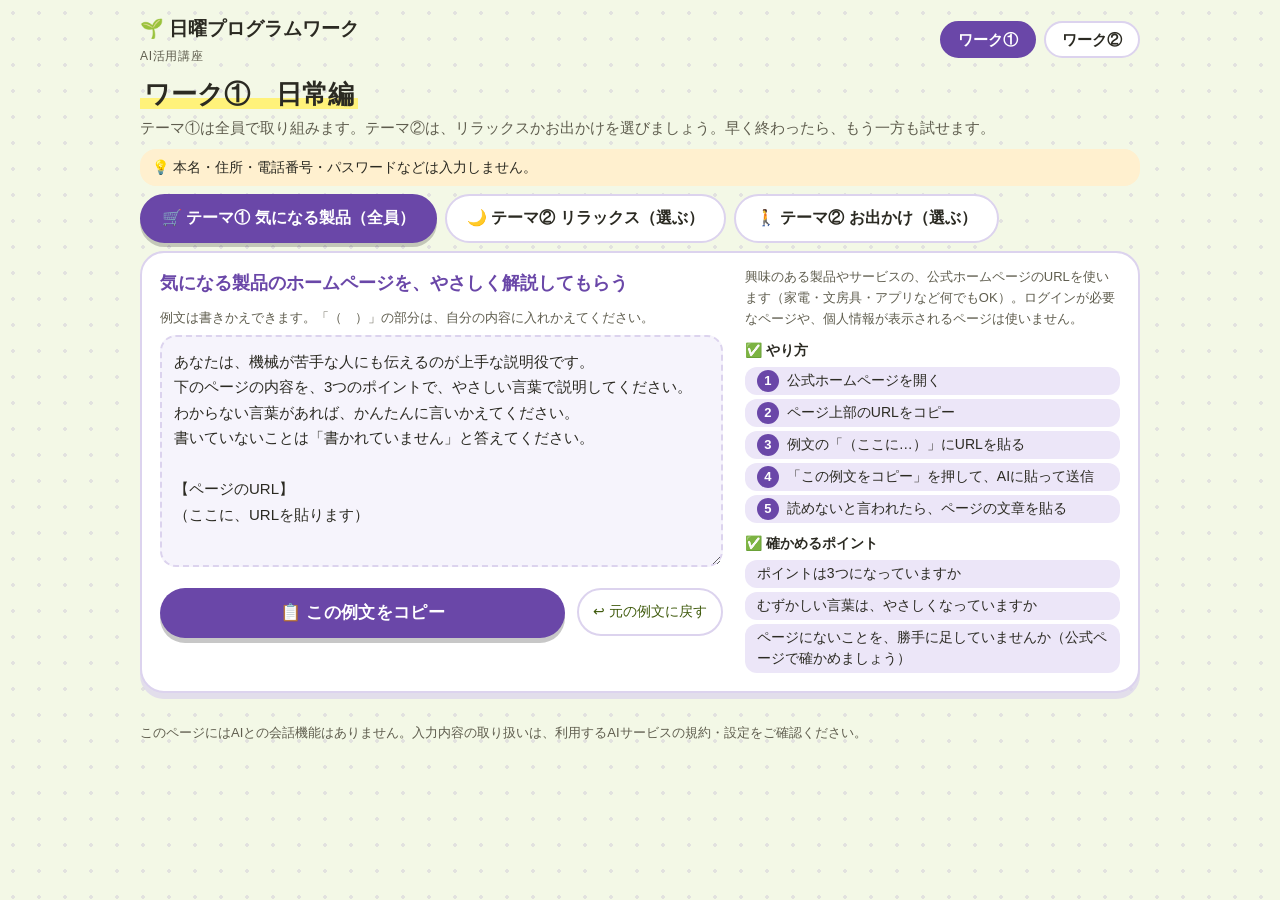
==== work1.html @ 73b9ba34 "日曜プログラムワークのサイトを追加 - pc.html を index.html（メインページ）にする - スマホ用の面接練習ページ（旧 index.html）は mobile.html にする - " ====
<!doctype html>
<html lang="ja">
<head>
  <meta charset="UTF-8"><meta name="viewport" content="width=device-width,initial-scale=1">
  <title>ワーク①（日常編）｜日曜プログラムワーク</title>
  <link rel="stylesheet" href="style.css">
</head>
<body data-work="work1">
  <main class="work">
    <header>
      <a class="brand" href="./">日曜プログラムワーク<span>AI活用講座</span></a>
      <nav class="jump" aria-label="ワークの切り替え">
        <a href="work1.html" aria-current="page">ワーク①</a>
        <a href="work2.html">ワーク②</a>
      </nav>
    </header>
    <h1><span class="mk" id="heading"></span></h1>
    <p class="lead" id="lead"></p>
    <div class="warn">本名・住所・電話番号・パスワードなどは入力しません。</div>
    <div id="tabs" role="tablist" aria-label="テーマの選択"></div>
    <div id="panel" role="tabpanel"></div>
    <footer>このページにはAIとの会話機能はありません。入力内容の取り扱いは、利用するAIサービスの規約・設定をご確認ください。</footer>
  </main>
  <script src="prompt.js"></script><script src="common.js"></script><script src="work.js"></script>
</body>
</html>
---- style.css ----
:root {
  --paper: #f4f6f3;
  --card: #ffffff;
  --ink: #1d2a25;
  --sub: #55655e;
  --line: #d5ddd8;
  --green: #1f6f52;
  --green-deep: #14503b;
  --green-soft: #e3f0e9;
  --amber: #8a5a00;
  --amber-soft: #fff3d6;
  --focus: #0b57d0;
}
@media (prefers-color-scheme: dark) {
  :root {
    --paper: #131a17;
    --card: #1b2420;
    --ink: #e9f0ec;
    --sub: #a3b3ab;
    --line: #33423b;
    --green: #5cc29b;
    --green-deep: #8fe0c0;
    --green-soft: #1f3a2f;
    --amber: #f0c36a;
    --amber-soft: #3a2f14;
    --focus: #8ab4ff;
  }
}
* { box-sizing: border-box; }
html { -webkit-text-size-adjust: 100%; }
body {
  margin: 0;
  background: var(--paper);
  color: var(--ink);
  font-family: "BIZ UDPGothic", "Hiragino Sans", "Hiragino Kaku Gothic ProN", "Yu Gothic UI", "Yu Gothic", Meiryo, sans-serif;
  line-height: 1.8;
  font-size: 17px;
}
:focus-visible { outline: 3px solid var(--focus); outline-offset: 2px; }
h1, h2, h3, p { margin: 0; }
a { color: var(--green); }

header {
  display: flex; justify-content: space-between; align-items: center; gap: 12px;
  margin-bottom: 28px;
}
.brand { text-decoration: none; color: var(--ink); font-weight: 700; font-size: 18px; }
.brand span { display: block; font-size: 12px; font-weight: 400; color: var(--sub); letter-spacing: .06em; }
.badge {
  font-size: 13px; padding: 2px 12px; border-radius: 999px;
  background: var(--green-soft); color: var(--green-deep); white-space: nowrap;
}
.eyebrow { color: var(--green); font-weight: 700; margin-bottom: 8px; }
h1 { font-size: 32px; line-height: 1.4; margin-bottom: 14px; }
h2 { font-size: 20px; line-height: 1.5; margin-bottom: 6px; }
.lead { color: var(--sub); margin-bottom: 18px; }

/* mobile */
.mobile { max-width: 560px; margin: 0 auto; padding: 22px 18px 48px; }
.tags { display: flex; flex-wrap: wrap; gap: 8px; margin: 0 0 24px; }
.tags span { font-size: 14px; border: 1px solid var(--line); background: var(--card); padding: 2px 12px; border-radius: 999px; }

.panel { background: var(--card); border: 1px solid var(--line); border-radius: 14px; padding: 18px; margin-bottom: 16px; }
.step-label { font-size: 14px; font-weight: 700; color: var(--green); }

fieldset.choices { border: 0; padding: 0; margin: 12px 0 0; display: grid; gap: 10px; }
fieldset.choices legend { padding: 0; }
.choice { position: relative; }
.choice input { position: absolute; opacity: 0; inset: 0; width: 100%; height: 100%; margin: 0; cursor: pointer; }
.choice label {
  display: block; border: 2px solid var(--line); border-radius: 12px; padding: 12px 14px 12px 46px;
  background: var(--paper); position: relative; cursor: pointer;
}
.choice label::before {
  content: ""; position: absolute; left: 14px; top: 17px; width: 20px; height: 20px;
  border: 2px solid var(--sub); border-radius: 50%; background: var(--card);
}
.choice input:checked + label { border-color: var(--green); background: var(--green-soft); }
.choice input:checked + label::before { border-color: var(--green); background: radial-gradient(var(--green) 0 45%, var(--card) 50%); }
.choice input:focus-visible + label { outline: 3px solid var(--focus); outline-offset: 2px; }
.choice b { display: block; font-size: 17px; }
.choice small { display: block; color: var(--sub); font-size: 14px; line-height: 1.6; }
.choice .tag { display: inline-block; font-size: 12px; margin-left: 6px; padding: 0 8px; border-radius: 999px; background: var(--amber-soft); color: var(--amber); font-weight: 400; }
.choice .tag.default { background: var(--green-soft); color: var(--green-deep); }

button.primary {
  width: 100%; margin-top: 10px; border: 0; border-radius: 12px; cursor: pointer;
  background: var(--green); color: #fff; font: inherit; font-weight: 700; font-size: 18px; padding: 16px;
  min-height: 56px;
}
@media (prefers-color-scheme: dark) { button.primary { color: #0d1a14; } }
button.primary:hover { background: var(--green-deep); }
@media (prefers-color-scheme: dark) { button.primary:hover { background: #7fd6b3; } }
button.primary.copied { background: var(--green-deep); }
.status { margin-top: 10px; font-size: 15px; color: var(--sub); }
.status.success { color: var(--green-deep); font-weight: 700; }
textarea { width: 100%; min-height: 160px; font: inherit; font-size: 16px; padding: 10px; border: 1px solid var(--line); border-radius: 8px; background: var(--paper); color: var(--ink); }
.note { margin-top: 10px; padding: 10px 14px; background: var(--green-soft); border-radius: 10px; font-size: 15px; }
.warn { margin-top: 10px; padding: 10px 14px; background: var(--amber-soft); color: var(--ink); border-left: 5px solid var(--amber); border-radius: 6px; font-size: 15px; }
.comfort { background: var(--green-soft); border-radius: 14px; padding: 16px 18px; margin: 20px 0; }
.comfort strong { display: block; color: var(--green-deep); }
details { background: var(--card); border: 1px solid var(--line); border-radius: 12px; padding: 12px 16px; }
summary { cursor: pointer; font-weight: 700; }
summary span { font-weight: 400; color: var(--sub); font-size: 14px; margin-left: 8px; }
pre { white-space: pre-wrap; word-break: break-word; font: inherit; font-size: 14px; line-height: 1.7; margin: 10px 0 0; max-height: 320px; overflow: auto; }
footer { margin-top: 28px; font-size: 13px; color: var(--sub); }

/* desktop (projector) */
.desktop { max-width: 1180px; margin: 0 auto; padding: 36px 40px 48px; }
.display-grid { display: grid; grid-template-columns: 1.2fr 1fr; gap: 48px; align-items: center; }
.desktop h1 { font-size: 46px; }
.desktop .lead { font-size: 20px; }
.instruction { display: flex; align-items: center; gap: 16px; font-size: 22px; font-weight: 700; margin: 14px 0; }
.number { flex: none; display: grid; place-items: center; width: 44px; height: 44px; border-radius: 50%; background: var(--green); color: #fff; font-size: 22px; }
@media (prefers-color-scheme: dark) { .number { color: #0d1a14; } }
.desktop .comfort { margin-top: 28px; font-size: 18px; }
.qr-card { background: #fff; border: 1px solid var(--line); border-radius: 18px; padding: 28px; text-align: center; }
.qr-card img { width: 100%; max-width: 380px; height: auto; display: block; margin: 0 auto; }
.qr-card p { margin-top: 12px; color: #33423b; font-size: 15px; word-break: break-all; }
@media (max-width: 860px) {
  .display-grid { grid-template-columns: 1fr; gap: 24px; }
  .desktop { padding: 22px 18px 40px; }
  .desktop h1 { font-size: 34px; }
}

/* work page (PC hands-on) */
.work { max-width: 860px; margin: 0 auto; padding: 28px 20px 56px; }
.work h1 { font-size: 34px; }
.flow { display: grid; grid-template-columns: repeat(3, 1fr); gap: 10px; margin: 0 0 28px; padding: 0; list-style: none; }
.flow li { background: var(--card); border: 1px solid var(--line); border-radius: 12px; padding: 12px 14px; font-weight: 700; }
.flow li small { display: block; font-weight: 400; color: var(--sub); font-size: 14px; }
.group-title { margin: 34px 0 12px; font-size: 24px; padding-bottom: 6px; border-bottom: 3px solid var(--green); }
.example h3 { font-size: 19px; margin-bottom: 4px; }
.example .why { color: var(--sub); font-size: 15px; margin-bottom: 10px; }
.example pre.text { max-height: none; background: var(--paper); border: 1px solid var(--line); border-radius: 10px; padding: 14px; font-size: 16px; }
.checks { margin: 12px 0 0; padding-left: 1.3em; font-size: 15px; }
.example .row { display: flex; gap: 10px; flex-wrap: wrap; }
.example button.primary { width: auto; min-width: 240px; padding: 12px 20px; font-size: 17px; min-height: 48px; }
@media (max-width: 640px) { .flow { grid-template-columns: 1fr; } .example button.primary { width: 100%; } }
@media (prefers-reduced-motion: reduce) { * { transition: none !important; animation: none !important; } }

/* merged PC page */
.jump { display: flex; flex-wrap: wrap; gap: 8px; margin: 0 0 18px; position: sticky; top: 0; z-index: 5; padding: 8px 0; background: var(--paper); }
.jump a { text-decoration: none; border: 1px solid var(--line); background: var(--card); color: var(--ink); padding: 4px 14px; border-radius: 999px; font-size: 15px; font-weight: 700; }
.jump a:hover { border-color: var(--green); color: var(--green-deep); }
html { scroll-behavior: smooth; scroll-padding-top: 64px; }
@media (prefers-reduced-motion: reduce) { html { scroll-behavior: auto; } }
fieldset.choices.two { grid-template-columns: 1fr 1fr; }
.interview-grid { display: grid; grid-template-columns: 1.3fr 1fr; gap: 28px; align-items: center; }
.interview-grid .instruction { font-size: 18px; }
.interview-grid .qr-card { padding: 18px; }
.interview-grid .qr-card img { max-width: 320px; }
@media (max-width: 760px) { fieldset.choices.two { grid-template-columns: 1fr; } .interview-grid { grid-template-columns: 1fr; } }

/* tabbed work pages */
.work { max-width: 1040px; padding-top: 18px; padding-bottom: 28px; }
.work header { margin-bottom: 14px; }
.work h1 { font-size: 28px; margin-bottom: 4px; }
.work .lead { margin-bottom: 10px; font-size: 16px; }
.work .warn { margin: 0 0 12px; padding: 6px 12px; font-size: 14px; }
.jump { position: static; padding: 0; margin: 0; background: none; }
.jump a[aria-current="page"] { background: var(--green); border-color: var(--green); color: #fff; }
@media (prefers-color-scheme: dark) { .jump a[aria-current="page"] { color: #0d1a14; } }
[role="tablist"] { display: flex; flex-wrap: wrap; gap: 6px; margin-bottom: -1px; position: relative; z-index: 1; }
.tab { font: inherit; font-weight: 700; font-size: 16px; padding: 8px 18px; cursor: pointer; border: 1px solid var(--line); border-bottom: 0; border-radius: 10px 10px 0 0; background: var(--paper); color: var(--sub); }
.tab[aria-selected="true"] { background: var(--card); color: var(--green-deep); border-color: var(--line); border-top: 4px solid var(--green); padding-top: 5px; }
[role="tabpanel"] { background: var(--card); border: 1px solid var(--line); border-radius: 0 12px 12px 12px; padding: 16px 18px; }
.example-grid { display: grid; grid-template-columns: 1.5fr 1fr; gap: 22px; align-items: start; }
.example-grid + .example-grid { margin-top: 16px; padding-top: 16px; border-top: 1px dashed var(--line); }
.example-grid h3 { font-size: 18px; margin-bottom: 6px; }
.example-grid pre.text { max-height: 46vh; background: var(--paper); border: 1px solid var(--line); border-radius: 10px; padding: 12px; font-size: 15px; margin: 0; }
.example-grid .why { color: var(--sub); font-size: 14px; line-height: 1.7; margin-bottom: 8px; }
.example-grid button.primary, .interview-side button.primary { width: 100%; min-height: 48px; padding: 10px 16px; font-size: 17px; margin-top: 0; }
.check-cap { margin-top: 10px; font-weight: 700; font-size: 14px; }
.checks { margin: 4px 0 0; padding-left: 1.3em; font-size: 14px; line-height: 1.7; }
.interview-wrap { display: grid; grid-template-columns: 1.2fr 1fr; gap: 22px; align-items: start; }
.interview-wrap h3 { font-size: 18px; margin-bottom: 4px; }
.interview-wrap .why { color: var(--sub); font-size: 14px; margin-bottom: 6px; }
.interview-wrap fieldset.choices { margin: 6px 0 8px; gap: 6px; }
.interview-wrap .choice label { padding: 7px 12px 7px 42px; }
.interview-wrap .choice label::before { top: 11px; }
.interview-wrap .choice b { font-size: 16px; }
.interview-wrap .choice small { font-size: 13px; line-height: 1.4; }
.interview-wrap details { padding: 6px 12px; font-size: 14px; }
.interview-wrap details pre { max-height: 20vh; }
.interview-side .qr-card { padding: 12px; }
.interview-side .qr-card img { width: 100%; max-width: 220px; }
.interview-side .qr-card p { margin-top: 4px; font-size: 14px; }
.interview-side .how { margin: 8px 0; font-size: 13px; color: var(--sub); line-height: 1.6; }
.interview-side .status { margin-top: 4px; font-size: 13px; }
.entry-grid { display: grid; grid-template-columns: 1fr 1fr; gap: 18px; margin: 18px 0 24px; }
.entry { display: block; text-decoration: none; color: var(--ink); background: var(--card); border: 2px solid var(--line); border-radius: 16px; padding: 28px 24px; }
.entry:hover { border-color: var(--green); }
.entry b { display: block; font-size: 26px; margin: 4px 0; }
.entry small { color: var(--sub); font-size: 15px; }
@media (max-width: 760px) { .example-grid, .interview-wrap, .entry-grid { grid-template-columns: 1fr; } }

/* editable examples */
.example-grid textarea.text { width: 100%; max-height: 46vh; min-height: 150px; resize: vertical; background: var(--paper); border: 2px solid var(--line); border-radius: 10px; padding: 12px; font: inherit; font-size: 15px; line-height: 1.7; color: var(--ink); }
.example-grid textarea.text:focus { border-color: var(--green); }
.edit-note { font-size: 13px; color: var(--sub); margin-bottom: 6px; }
button.ghost { margin-top: 8px; font: inherit; font-size: 14px; background: none; color: var(--green-deep); border: 1px solid var(--line); border-radius: 8px; padding: 6px 14px; cursor: pointer; }
button.ghost:hover { border-color: var(--green); }

/* ===== 温かみのあるテーマ（スライドの章の色に合わせる） ===== */
:root {
  --paper: #f3f8e6;
  --card: #ffffff;
  --ink: #2b2a22;
  --sub: #5f5d4e;
  --line: #d6e5b8;
  --green: #5b7a14;
  --green-deep: #3f5a0c;
  --green-soft: #e9f3d0;
  --amber: #8a4b00;
  --amber-soft: #fff0cf;
  --accent: #5b7a14;
  --accent-btn: #5b7a14;
  --accent-soft: #e9f3d0;
  --marker: #fff27a;
}
body[data-work="work1"] { --accent: #7a5cb5; --accent-btn: #6a47a8; --accent-soft: #ece6f8; --line: #dcd3ee; }
body[data-work="work2"] { --accent: #d4690d; --accent-btn: #bf5a06; --accent-soft: #fde9d2; --line: #f1d9bd; }
@media (prefers-color-scheme: dark) {
  :root { --paper: #1a2014; --card: #232b1b; --ink: #f1f3e6; --sub: #b9c0a4; --line: #3a4529; --green: #a8cf55; --green-deep: #c6e583; --green-soft: #2f3a1d; --amber: #f0c36a; --amber-soft: #3d3216; --accent: #a8cf55; --accent-btn: #a8cf55; --accent-soft: #2f3a1d; --marker: #6b6a1a; }
  body[data-work="work1"] { --accent: #c1abf0; --accent-btn: #c1abf0; --accent-soft: #2f2745; --line: #413760; }
  body[data-work="work2"] { --accent: #f4a45c; --accent-btn: #f4a45c; --accent-soft: #46301a; --line: #5f4426; }
}
body {
  font-family: "Hiragino Maru Gothic ProN", "BIZ UDPGothic", "Hiragino Sans", "Yu Gothic UI", "Yu Gothic", Meiryo, sans-serif;
  background-color: var(--paper);
  background-image: radial-gradient(color-mix(in srgb, var(--accent) 14%, transparent) 1.6px, transparent 1.7px);
  background-size: 26px 26px;
}
.brand::before { content: "🌱 "; }
.brand { font-size: 19px; }
.badge { background: var(--accent-soft); color: var(--ink); font-weight: 700; border: 2px solid var(--line); }
h1 { font-weight: 800; }
.work h1 span, .mobile h1 span { }
h1 { display: block; }
h1 .mk { background: linear-gradient(transparent 62%, var(--marker) 62%); -webkit-box-decoration-break: clone; box-decoration-break: clone; padding: 0 .15em; }
.eyebrow { color: var(--accent); }

.panel, .interview-grid, [role="tabpanel"], details, .entry {
  border: 2px solid var(--line);
  border-radius: 22px;
  box-shadow: 0 6px 0 color-mix(in srgb, var(--line) 70%, transparent);
}
.panel { padding: 20px; }
.step-label { color: var(--accent); }
.tags span { background: var(--accent-soft); border: 0; font-weight: 700; }

button.primary {
  background: var(--accent-btn); border-radius: 999px; box-shadow: 0 5px 0 rgba(0,0,0,.22);
  transition: transform .08s, box-shadow .08s; letter-spacing: .02em;
}
button.primary::before { content: "📋 "; }
button.primary:hover { filter: brightness(1.06); background: var(--accent-btn); }
button.primary:active { transform: translateY(4px); box-shadow: 0 1px 0 rgba(0,0,0,.22); }
button.primary.copied { background: #2f8a4a; }
button.primary.copied::before { content: ""; }
@media (prefers-color-scheme: dark) { button.primary, .number, .jump a[aria-current="page"] { color: #1a2014; } button.primary.copied { background: #7fd09a; } }
.status.success { color: var(--accent-btn); }
@media (prefers-color-scheme: dark) { .status.success { color: var(--accent); } }
button.ghost { border-radius: 999px; border: 2px solid var(--line); }
button.ghost::before { content: "↩ "; }

.choice label { border: 2px solid var(--line); border-radius: 18px; background: var(--card); }
.choice input:checked + label { border-color: var(--accent); background: var(--accent-soft); }
.choice input:checked + label::before { border-color: var(--accent); background: radial-gradient(var(--accent) 0 45%, var(--card) 50%); }
.choice .tag.default { background: #ffe58f; color: #5a3d00; }
.choice .tag { border-radius: 999px; }

.warn { background: var(--amber-soft); border: 0; border-radius: 16px; color: var(--ink); }
.warn::before { content: "💡 "; }
.note, .comfort { background: var(--accent-soft); border-radius: 18px; }
.comfort strong { color: var(--accent); }
.number { background: var(--accent-btn); }

/* ヘッダーのワーク切り替え */
.jump a { border: 2px solid var(--line); border-radius: 999px; background: var(--card); font-weight: 800; padding: 3px 16px; }
.jump a:hover { border-color: var(--accent); color: var(--accent-btn); }
.jump a[aria-current="page"] { background: var(--accent-btn); border-color: var(--accent-btn); color: #fff; }

/* タブ */
[role="tablist"] { gap: 8px; margin-bottom: 10px; }
.tab { border: 2px solid var(--line); border-radius: 999px; background: var(--card); color: var(--ink); padding: 8px 20px; font-size: 16px; transition: transform .1s; }
.tab:hover { transform: translateY(-2px); border-color: var(--accent); }
.tab[aria-selected="true"] { background: var(--accent-btn); border: 2px solid var(--accent-btn); color: #fff; padding: 8px 20px; box-shadow: 0 4px 0 rgba(0,0,0,.2); }
@media (prefers-color-scheme: dark) { .tab[aria-selected="true"] { color: #1a2014; } }
[role="tabpanel"] { border-radius: 24px; padding: 18px 20px; }

/* 例文欄・QR・確認ポイント */
.example-grid textarea.text { border: 2px dashed var(--line); border-radius: 16px; background: color-mix(in srgb, var(--accent-soft) 45%, var(--card)); }
.example-grid textarea.text:focus { border: 2px solid var(--accent); outline: none; background: var(--card); }
.example-grid h3, .interview-wrap h3 { color: var(--accent-btn); }
@media (prefers-color-scheme: dark) { .example-grid h3, .interview-wrap h3 { color: var(--accent); } }
.check-cap::before { content: "✅ "; }
.checks { list-style: none; padding-left: 0; }
.checks li { background: var(--accent-soft); border-radius: 12px; padding: 4px 12px; margin: 6px 0; }
ol.checks { counter-reset: s; }
ol.checks li { counter-increment: s; }
ol.checks li::before { content: counter(s); display: inline-grid; place-items: center; width: 22px; height: 22px; margin-right: 8px; border-radius: 50%; background: var(--accent-btn); color: #fff; font-size: 13px; font-weight: 800; }
@media (prefers-color-scheme: dark) { ol.checks li::before { color: #1a2014; } }
.qr-card { border: 3px dashed var(--accent); border-radius: 22px; background: #fff; }
.interview-wrap details { border-radius: 16px; box-shadow: none; }

/* 入口 */
.entry { transition: transform .12s; }
.entry:hover { transform: translateY(-4px); border-color: var(--accent); }
.entry .emoji { font-size: 44px; display: block; line-height: 1.2; }
.entry:nth-child(1) { --accent: #7a5cb5; --accent-soft: #ece6f8; --line: #dcd3ee; background: #f7f3fd; }
.entry:nth-child(2) { --accent: #d4690d; --accent-soft: #fde9d2; --line: #f1d9bd; background: #fff6ec; }
@media (prefers-color-scheme: dark) { .entry:nth-child(1) { background: #2a2340; } .entry:nth-child(2) { background: #3b2a17; } }
.entry .step-label { color: var(--accent); font-size: 16px; }
@media (prefers-reduced-motion: reduce) { .tab, .entry, button.primary { transition: none; } }

/* 1画面に収めるための調整 */
.work { padding-top: 12px; }
.work header { margin-bottom: 8px; }
.work h1 { font-size: 26px; margin-bottom: 2px; }
.work .lead { font-size: 15px; margin-bottom: 8px; }
.work .warn { margin-bottom: 8px; }
[role="tablist"] { margin-bottom: 8px; }
[role="tabpanel"] { padding: 14px 18px; }
.example-grid textarea.text { min-height: 120px; max-height: 40vh; }
.actions { display: flex; align-items: flex-start; gap: 12px; margin-top: 10px; flex-wrap: wrap; }
.actions > div { flex: 1 1 260px; min-width: 240px; }
.actions .status { margin-top: 6px; }
.actions button.ghost { margin-top: 0; min-height: 48px; }
.example-grid .why { font-size: 13px; line-height: 1.6; margin-bottom: 6px; }
.checks li { font-size: 14px; line-height: 1.55; padding: 3px 12px; margin: 4px 0; }
.check-cap { margin-top: 8px; }
.interview-side .qr-card img { max-width: 190px; }

/* 面接練習タイマー */
.timer { display: flex; align-items: center; flex-wrap: wrap; gap: 10px; margin-top: 10px; padding: 8px 14px; border: 2px dashed var(--line); border-radius: 16px; background: var(--accent-soft); }
.timer-label { font-weight: 800; font-size: 14px; }
.timer-time { font-size: 28px; font-weight: 800; font-variant-numeric: tabular-nums; letter-spacing: .04em; }
.timer button.ghost { margin-top: 0; }
.timer-msg { flex-basis: 100%; font-weight: 800; color: var(--accent-btn); font-size: 14px; }
.timer.done { background: var(--amber-soft); border-color: var(--amber); }
.timer.done .timer-time { color: var(--amber); }
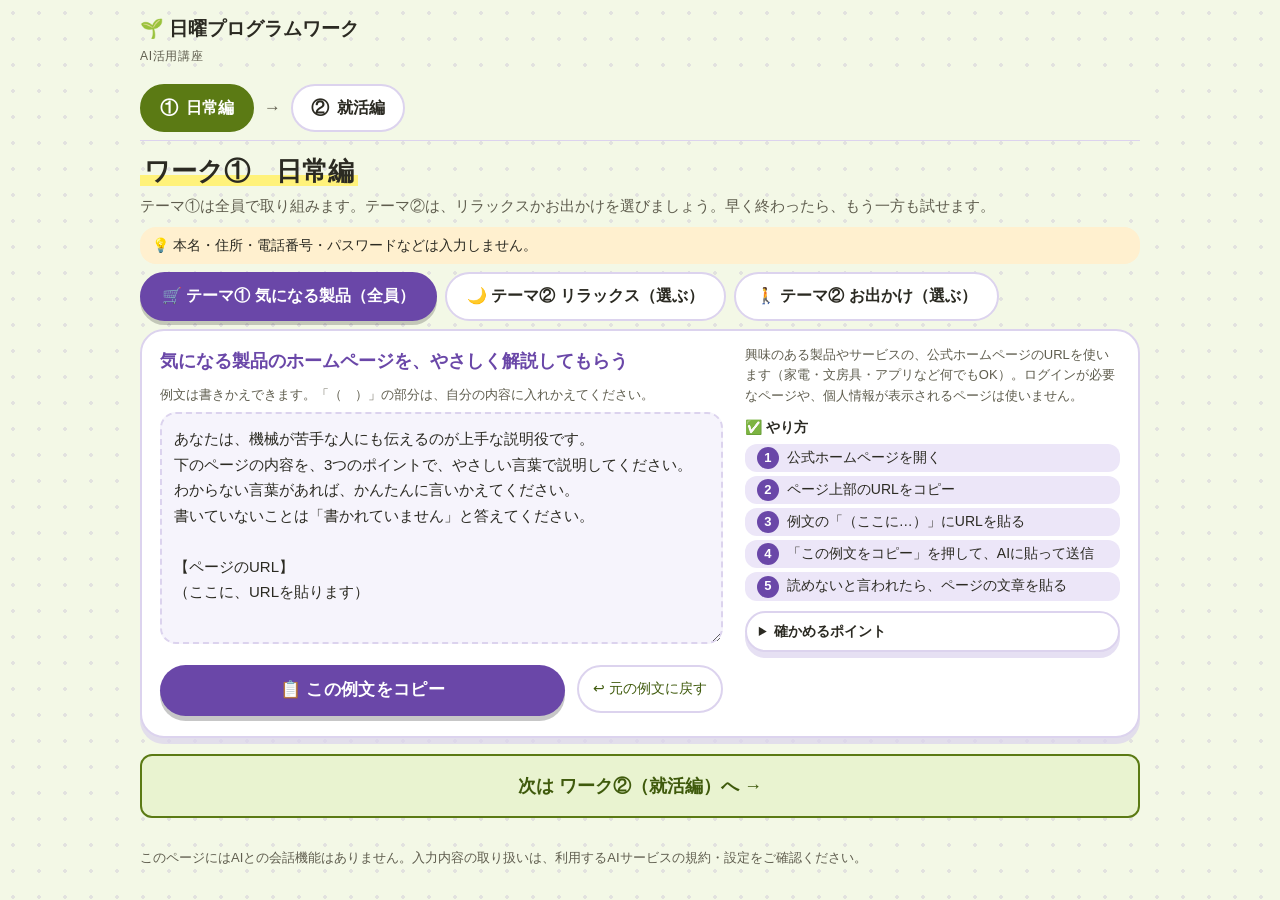
==== commit 701f5f93: "Merge 2ff49dd11a56ed564f3d326d625c8d7e1aee15c9 into 0474c7f9873fd0c68c5e3dc8e7453afdfce8861b" ====
--- a/work1.html
+++ b/work1.html
@@ -9,11 +9,12 @@
   <main class="work">
     <header>
       <a class="brand" href="./">日曜プログラムワーク<span>AI活用講座</span></a>
-      <nav class="jump" aria-label="ワークの切り替え">
-        <a href="work1.html" aria-current="page">ワーク①</a>
-        <a href="work2.html">ワーク②</a>
-      </nav>
     </header>
+    <nav class="progress" aria-label="ワークの進行">
+      <a href="work1.html" aria-current="step"><span class="n">①</span>日常編</a>
+      <span class="arrow" aria-hidden="true">→</span>
+      <a href="work2.html"><span class="n">②</span>就活編</a>
+    </nav>
     <h1><span class="mk" id="heading"></span></h1>
     <p class="lead" id="lead"></p>
     <div class="warn">本名・住所・電話番号・パスワードなどは入力しません。</div>
@@ -21,6 +22,6 @@
     <div id="panel" role="tabpanel"></div>
     <footer>このページにはAIとの会話機能はありません。入力内容の取り扱いは、利用するAIサービスの規約・設定をご確認ください。</footer>
   </main>
-  <script src="prompt.js"></script><script src="common.js"></script><script src="work.js"></script>
+  <script src="prompt.js"></script><script src="common.js"></script><script src="interview.js"></script><script src="work.js"></script>
 </body>
 </html>
--- a/style.css
+++ b/style.css
@@ -341,3 +341,45 @@
 .timer-msg { flex-basis: 100%; font-weight: 800; color: var(--accent-btn); font-size: 14px; }
 .timer.done { background: var(--amber-soft); border-color: var(--amber); }
 .timer.done .timer-time { color: var(--amber); }
+
+/* 進行バー（①日常編 → ②就活編）。画面上部に固定 */
+.sr-only { position: absolute; left: -9999px; }
+.progress { position: sticky; top: 0; z-index: 10; display: flex; align-items: center; gap: 10px; margin: 0 0 12px; padding: 8px 0; background: var(--paper); border-bottom: 1px solid var(--line); }
+.progress a { display: inline-flex; align-items: center; gap: 8px; text-decoration: none; color: var(--ink); border: 2px solid var(--line); background: var(--card); padding: 6px 18px; border-radius: 999px; font-size: 16px; font-weight: 700; }
+.progress a .n { font-size: 18px; }
+.progress a:hover { border-color: var(--green); }
+.progress a[aria-current="step"] { background: var(--green); border-color: var(--green); color: #fff; }
+@media (prefers-color-scheme: dark) { .progress a[aria-current="step"] { color: #0d1a14; } }
+.progress .arrow { color: var(--sub); font-weight: 700; }
+header { flex-wrap: wrap; gap: 8px; }
+
+/* ワーク①の終わり：次のワークへ */
+.next-work { display: block; margin: 16px 0 0; padding: 14px 18px; text-align: center; text-decoration: none; font-weight: 700; font-size: 18px; border-radius: 12px; background: var(--green-soft); color: var(--green-deep); border: 2px solid var(--green); }
+.next-work:hover { background: var(--green); color: #fff; }
+
+/* コピーのあと：AIを開く */
+.ai-open { margin-top: 10px; padding: 10px 12px; border-radius: 10px; background: var(--green-soft); }
+.ai-open-row { display: flex; flex-wrap: wrap; gap: 8px; }
+.ai-link { flex: 1 1 140px; text-align: center; text-decoration: none; font-weight: 700; padding: 10px 12px; border-radius: 10px; border: 2px solid var(--green); background: var(--card); color: var(--green-deep); }
+.ai-link:hover { background: var(--green); color: #fff; }
+.ai-open-note { margin: 8px 0 0; font-size: 13px; color: var(--sub); line-height: 1.6; }
+
+/* 面接練習：種類の折りたたみ・スマホ／PC切り替え・環境の案内 */
+.more-modes { margin-top: 6px; padding: 6px 12px; font-size: 14px; }
+.more-modes-list { display: grid; gap: 6px; margin-top: 8px; }
+.env-note { margin: 8px 0; padding: 8px 12px; border-radius: 10px; background: var(--green-soft); font-size: 14px; line-height: 1.7; }
+.env-note p { margin: 2px 0; }
+.check-fold { margin-top: 10px; padding: 6px 12px; font-size: 14px; }
+
+/* 自習ガイド */
+.safety { margin: 8px 0 10px; padding: 10px 14px; border-radius: 12px; background: var(--amber-soft); border-left: 6px solid var(--amber); }
+.safety h4 { font-size: 15px; margin: 0 0 4px; }
+.safety ol { margin: 0; padding-left: 1.4em; line-height: 1.6; font-size: 14px; }
+.safety li b { margin-right: 4px; }
+.pc-pane { margin-bottom: 10px; }
+.pc-pane .warn { margin-top: 10px; font-size: 13px; }
+.logout-note { font-weight: 700; color: var(--ink); }
+.pc-steps { margin: 4px 0 10px; padding-left: 1.4em; font-size: 14px; line-height: 1.7; }
+.voice-fold { margin: 10px 0; padding: 6px 12px; font-size: 14px; }
+.voice-fold .how { margin: 8px 0; }
+@media (max-width: 760px) { .interview-wrap { grid-template-columns: 1fr; } .progress a { padding: 6px 12px; font-size: 15px; } }
